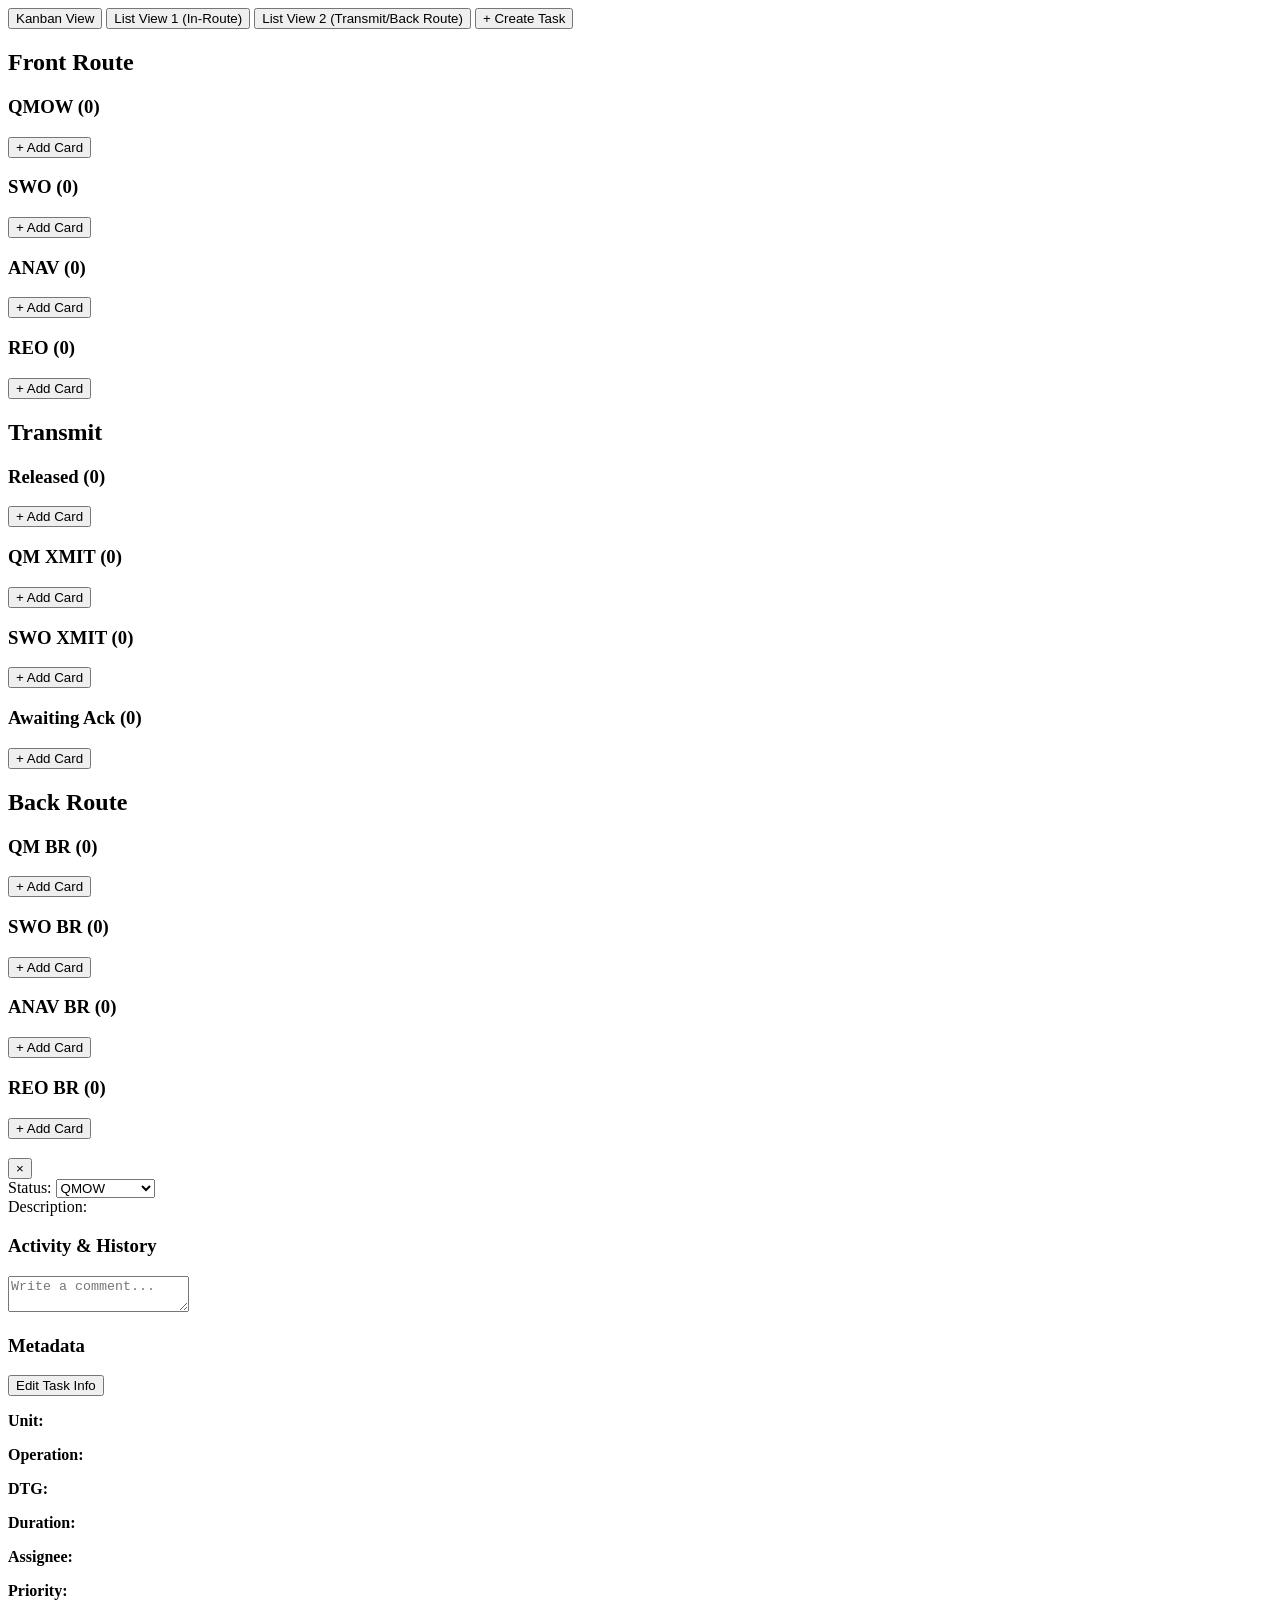
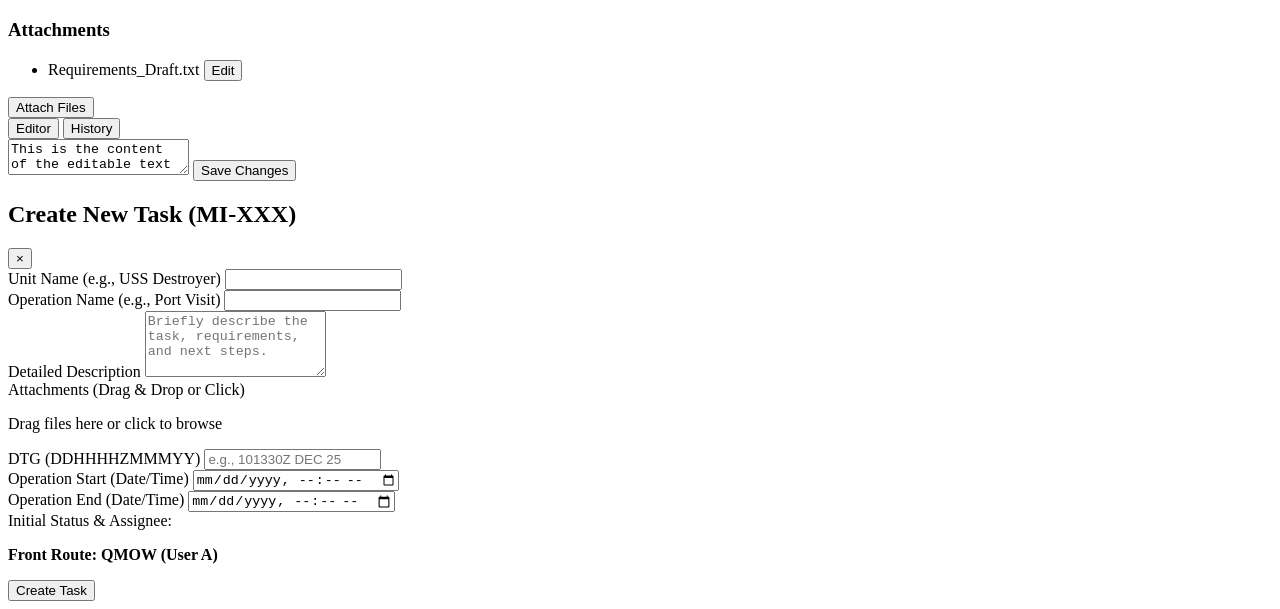
==== index.html @ 1f0976eb "Add files via upload" ====
<!DOCTYPE html>
<html lang="en">
<head>
    <meta charset="UTF-8">
    <meta name="viewport" content="width=device-width, initial-scale=1.0">
    <title>Functional Kanban & List Task Board</title>
    <link rel="stylesheet" href="css/styles.css">
</head>
<body>

    <div class="main-interface">

        <!-- ========================= -->
        <!-- TEMPLATES (for JS usage) -->
        <!-- ========================= -->

        <!-- Kanban Card Template -->
        <template id="kanban-card-template">
            <div class="task-card" draggable="true" data-task-id="">
                <div class="task-priority"></div>

                <div class="task-title-group">
                    <div class="task-title task-title-text"></div>
                </div>

                <div class="task-meta task-op-details">
                    <div class="meta-item dtg-info">
                        <label>ID:</label>
                        <span class="dtg-value task-id-text"></span>
                    </div>
                </div>
            </div>
        </template>

        <!-- List View Row Template -->
        <template id="list-row-template">
            <tr class="list-task-row" data-task-id="">
                <td class="list-task-id"></td>
                <td class="list-task-title"></td>
                <td class="list-task-status"></td>
                <td class="list-task-dtg"></td>
                <td>
                    <span class="priority-badge"></span>
                </td>
                <td class="list-task-assignee"></td>
            </tr>
        </template>

        <!-- History Item Template -->
        <template id="history-item-template">
            <div class="history-item">
                <span class="timestamp"></span>
                <span class="action"></span>
            </div>
        </template>

        <!-- New Task Attachment Item Template -->
        <template id="new-task-attachment-item-template">
            <li class="attachment-item">
                <span class="file-name"></span>
                <button type="button" class="remove-file-btn">&times;</button>
            </li>
        </template>

        <!-- ========================= -->
        <!-- HEADER / VIEW TOGGLE     -->
        <!-- ========================= -->

        <div class="header-bar">
            <button class="view-toggle-btn active" id="showKanban" data-view="kanban">Kanban View</button>
            <button class="view-toggle-btn" id="showListView" data-view="list1">List View 1 (In-Route)</button>
            <button class="view-toggle-btn" id="showListView2" data-view="list2">List View 2 (Transmit/Back Route)</button>
            <button class="create-task-btn" id="openCreateTaskModal">+ Create Task</button>
        </div>

        <!-- ========================= -->
        <!-- KANBAN VIEW               -->
        <!-- ========================= -->

        <div class="view-container active" id="kanbanView">
            <div class="kanban-board-container" id="kanbanBoard">

                <!-- Front Route Group -->
                <div class="workflow-group" data-group="Front-Route">
                    <h2 class="group-header">Front Route</h2>
                    <div class="group-columns">

                        <div class="kanban-column" id="column-qmow">
                            <h3 class="column-header">QMOW <span class="task-count">(0)</span></h3>
                            <div class="task-list" data-status="qmow"></div>
                            <button class="add-task-btn">+ Add Card</button>
                        </div>

                        <div class="kanban-column" id="column-swo">
                            <h3 class="column-header">SWO <span class="task-count">(0)</span></h3>
                            <div class="task-list" data-status="swo"></div>
                            <button class="add-task-btn">+ Add Card</button>
                        </div>

                        <div class="kanban-column" id="column-anav">
                            <h3 class="column-header">ANAV <span class="task-count">(0)</span></h3>
                            <div class="task-list" data-status="anav"></div>
                            <button class="add-task-btn">+ Add Card</button>
                        </div>

                        <div class="kanban-column" id="column-reo">
                            <h3 class="column-header">REO <span class="task-count">(0)</span></h3>
                            <div class="task-list" data-status="reo"></div>
                            <button class="add-task-btn">+ Add Card</button>
                        </div>
                    </div>
                </div>

                <!-- Transmit Group -->
                <div class="workflow-group" data-group="Transmit">
                    <h2 class="group-header">Transmit</h2>
                    <div class="group-columns">

                        <div class="kanban-column" id="column-released">
                            <h3 class="column-header">Released <span class="task-count">(0)</span></h3>
                            <div class="task-list" data-status="released"></div>
                            <button class="add-task-btn">+ Add Card</button>
                        </div>

                        <div class="kanban-column" id="column-qm-xmit">
                            <h3 class="column-header">QM XMIT <span class="task-count">(0)</span></h3>
                            <div class="task-list" data-status="qm-xmit"></div>
                            <button class="add-task-btn">+ Add Card</button>
                        </div>

                        <div class="kanban-column" id="column-swo-xmit">
                            <h3 class="column-header">SWO XMIT <span class="task-count">(0)</span></h3>
                            <div class="task-list" data-status="swo-xmit"></div>
                            <button class="add-task-btn">+ Add Card</button>
                        </div>

                        <div class="kanban-column" id="column-awaiting-ack">
                            <h3 class="column-header">Awaiting Ack <span class="task-count">(0)</span></h3>
                            <div class="task-list" data-status="awaiting-ack"></div>
                            <button class="add-task-btn">+ Add Card</button>
                        </div>
                    </div>
                </div>

                <!-- Back Route Group -->
                <div class="workflow-group" data-group="Back-Route">
                    <h2 class="group-header">Back Route</h2>
                    <div class="group-columns">

                        <div class="kanban-column" id="column-qm-br">
                            <h3 class="column-header">QM BR <span class="task-count">(0)</span></h3>
                            <div class="task-list" data-status="qm-br"></div>
                            <button class="add-task-btn">+ Add Card</button>
                        </div>

                        <div class="kanban-column" id="column-swo-br">
                            <h3 class="column-header">SWO BR <span class="task-count">(0)</span></h3>
                            <div class="task-list" data-status="swo-br"></div>
                            <button class="add-task-btn">+ Add Card</button>
                        </div>

                        <div class="kanban-column" id="column-anav-br">
                            <h3 class="column-header">ANAV BR <span class="task-count">(0)</span></h3>
                            <div class="task-list" data-status="anav-br"></div>
                            <button class="add-task-btn">+ Add Card</button>
                        </div>

                        <div class="kanban-column" id="column-reo-br">
                            <h3 class="column-header">REO BR <span class="task-count">(0)</span></h3>
                            <div class="task-list" data-status="reo-br"></div>
                            <button class="add-task-btn">+ Add Card</button>
                        </div>
                    </div>
                </div>

            </div>
        </div>

        <!-- ========================= -->
        <!-- LIST VIEW 1               -->
        <!-- ========================= -->

        <div class="view-container" id="listView1" style="display: none;">
            <div class="list-view-container">
                <h2>List View: All In-Route Tasks</h2>
                <table class="task-list-table" id="taskTable">
                    <thead>
                        <tr>
                            <th data-sort-by="id" class="sortable" data-sort-dir="asc">Task ID</th>
                            <th data-sort-by="title" class="sortable">Unit - Operation</th>
                            <th data-sort-by="status" class="sortable">Status</th>
                            <th data-sort-by="dtgDate" class="sortable">DTG</th>
                            <th data-sort-by="priority" class="sortable">Priority</th>
                            <th data-sort-by="assignee" class="sortable">Assignee</th>
                        </tr>
                    </thead>
                    <tbody class="list-tbody">
                        <!-- Populated by JS using list-row-template -->
                    </tbody>
                </table>
            </div>
        </div>

        <!-- ========================= -->
        <!-- LIST VIEW 2 (Placeholder) -->
        <!-- ========================= -->

        <div class="view-container" id="listView2" style="display: none;">
            <div class="list-view-container">
                <h2>List View 2: Placeholder for Future Use</h2>
                <p>This view is ready for your specific Transmit/Back Route logic.</p>
            </div>
        </div>

    </div>

    <!-- ========================= -->
    <!-- TASK DETAIL MODAL         -->
    <!-- ========================= -->

    <div class="task-modal-overlay" id="taskDetailModal">
        <div class="task-modal-content">

            <div class="modal-header">
                <h2 class="task-title-edit" id="modal-task-title"></h2>
                <span class="task-key" id="modal-task-key"></span>
                <button class="close-modal-btn" data-close-modal="taskDetailModal">&times;</button>
            </div>

            <div class="modal-body">

                <div class="modal-details-col">
                    <div class="field-section">
                        <label>Status:</label>
                        <select class="task-status-dropdown" data-field="status">
                            <option value="qmow">QMOW</option>
                            <option value="swo">SWO</option>
                            <option value="anav">ANAV</option>
                            <option value="reo">REO</option>
                            <option value="released">Released</option>
                            <option value="qm-xmit">QM XMIT</option>
                            <option value="swo-xmit">SWO XMIT</option>
                            <option value="awaiting-ack">Awaiting Ack</option>
                            <option value="qm-br">QM BR</option>
                            <option value="swo-br">SWO BR</option>
                            <option value="anav-br">ANAV BR</option>
                            <option value="reo-br">REO BR</option>
                        </select>
                    </div>

                    <div class="field-section">
                        <label>Description:</label>
                        <div class="description-area" contenteditable="true" id="modal-description-editable">
                            <p id="modal-description"></p>
                        </div>
                    </div>

                    <div class="activity-section">
                        <h3>Activity & History</h3>
                        <textarea class="comment-input" placeholder="Write a comment..."></textarea>
                        <div class="comment-list" id="modal-history-list">
                            <!-- History items injected via history-item-template -->
                        </div>
                    </div>
                </div>

                <div class="modal-meta-col">

                    <div class="metadata-section" id="modal-metadata-section" data-editing="false">
                        <div class="metadata-header">
                            <h3>Metadata</h3>
                            <button class="edit-metadata-btn">Edit Task Info</button>
                        </div>

                        <p><strong>Unit:</strong> <span id="modal-unit-name"></span></p>
                        <p><strong>Operation:</strong> <span id="modal-op-name"></span></p>
                        <p><strong>DTG:</strong> <span id="modal-dtg"></span></p>
                        <p><strong>Duration:</strong> <span id="modal-duration"></span></p>
                        <p><strong>Assignee:</strong> <span id="modal-assignee"></span></p>
                        <p><strong>Priority:</strong> <span id="modal-priority"></span></p>
                    </div>

                    <div class="attachments-section">
                        <h3>Attachments</h3>
                        <ul class="attachment-list">
                            <li class="attachment-item editable" data-file-type="txt">
                                <span class="file-name">Requirements_Draft.txt</span>
                                <button class="edit-btn" data-file-path="reqs-draft.txt">Edit</button>
                            </li>
                        </ul>
                        <button class="upload-btn">Attach Files</button>
                    </div>

                    <div class="txt-editor-container hidden" id="txtEditorArea">
                        <div class="editor-tabs">
                            <button class="tab-btn active" data-tab="editor">Editor</button>
                            <button class="tab-btn" data-tab="history">History</button>
                        </div>

                        <div class="editor-content" id="editor-tab">
                            <textarea class="txt-file-editor" id="txtContent">
This is the content of the editable text file. You can edit and save changes here.
                            </textarea>
                            <button class="save-file-btn">Save Changes</button>
                        </div>

                        <div class="editor-content" id="history-tab" style="display: none;">
                            <h4>Version History</h4>
                            <ul class="version-list">
                                <li data-version-id="3">v3 (Current) - Dec 10, 12:00 PM</li>
                                <li data-version-id="2">
                                    v2 - Dec 9, 04:30 PM
                                    <button class="revert-btn">Revert</button>
                                </li>
                            </ul>
                        </div>
                    </div>

                </div>
            </div>
        </div>
    </div>

    <!-- ========================= -->
    <!-- CREATE TASK MODAL         -->
    <!-- ========================= -->

    <div class="task-modal-overlay" id="createTaskModal">
        <div class="task-modal-content">

            <div class="modal-header">
                <h2 class="task-title-edit">Create New Task (MI-XXX)</h2>
                <button class="close-modal-btn" data-close-modal="createTaskModal">&times;</button>
            </div>

            <form id="newTaskForm" class="modal-body create-form">
                <div class="modal-details-col">
                    <div class="field-section">
                        <label for="unitName">Unit Name (e.g., USS Destroyer)</label>
                        <input type="text" id="unitName" required>
                    </div>

                    <div class="field-section">
                        <label for="operationName">Operation Name (e.g., Port Visit)</label>
                        <input type="text" id="operationName" required>
                    </div>

                    <div class="field-section">
                        <label for="description">Detailed Description</label>
                        <textarea id="description" rows="4" placeholder="Briefly describe the task, requirements, and next steps."></textarea>
                    </div>

                    <div class="field-section attachment-drop-zone" id="newTaskDropZone">
                        <label>Attachments (Drag & Drop or Click)</label>
                        <input type="file" id="newTaskFileSelect" multiple style="display: none;">
                        <div class="drop-zone-area">
                            <p>Drag files here or click to browse</p>
                            <ul id="newTaskAttachmentList">
                                <!-- New task attachments injected via template -->
                            </ul>
                        </div>
                    </div>
                </div>

                <div class="modal-meta-col">
                    <div class="field-section">
                        <label for="dtg">DTG (DDHHHHZMMMYY)</label>
                        <input type="text" id="dtg" required placeholder="e.g., 101330Z DEC 25" title="Format: DDHHMMZMMYY (101330Z DEC 25)">
                        <div class="validation-message" id="dtg-validation-msg"></div>
                    </div>

                    <div class="field-section">
                        <label for="opStart">Operation Start (Date/Time)</label>
                        <input type="datetime-local" id="opStart" required>
                    </div>

                    <div class="field-section">
                        <label for="opEnd">Operation End (Date/Time)</label>
                        <input type="datetime-local" id="opEnd">
                    </div>

                    <div class="field-section">
                        <label>Initial Status & Assignee:</label>
                        <p><strong>Front Route: QMOW (User A)</strong></p>
                    </div>

                    <button type="submit" class="save-file-btn create-task-submit-btn">Create Task</button>
                </div>
            </form>
        </div>
    </div>

    <!-- ========================= -->
    <!-- JS FILES (OPTION A)       -->
    <!-- ========================= -->

    <script src="js/data.js"></script>
    <script src="js/utils.js"></script>
    <script src="js/priority.js"></script>
    <script src="js/kanban-render.js"></script>
    <script src="js/list-render.js"></script>
    <script src="js/drag-drop.js"></script>
    <script src="js/modals.js"></script>
    <script src="js/attachments.js"></script>
    <script src="js/main.js"></script>
    <script src="js/flowRules.js"></script>
</body>
</html>
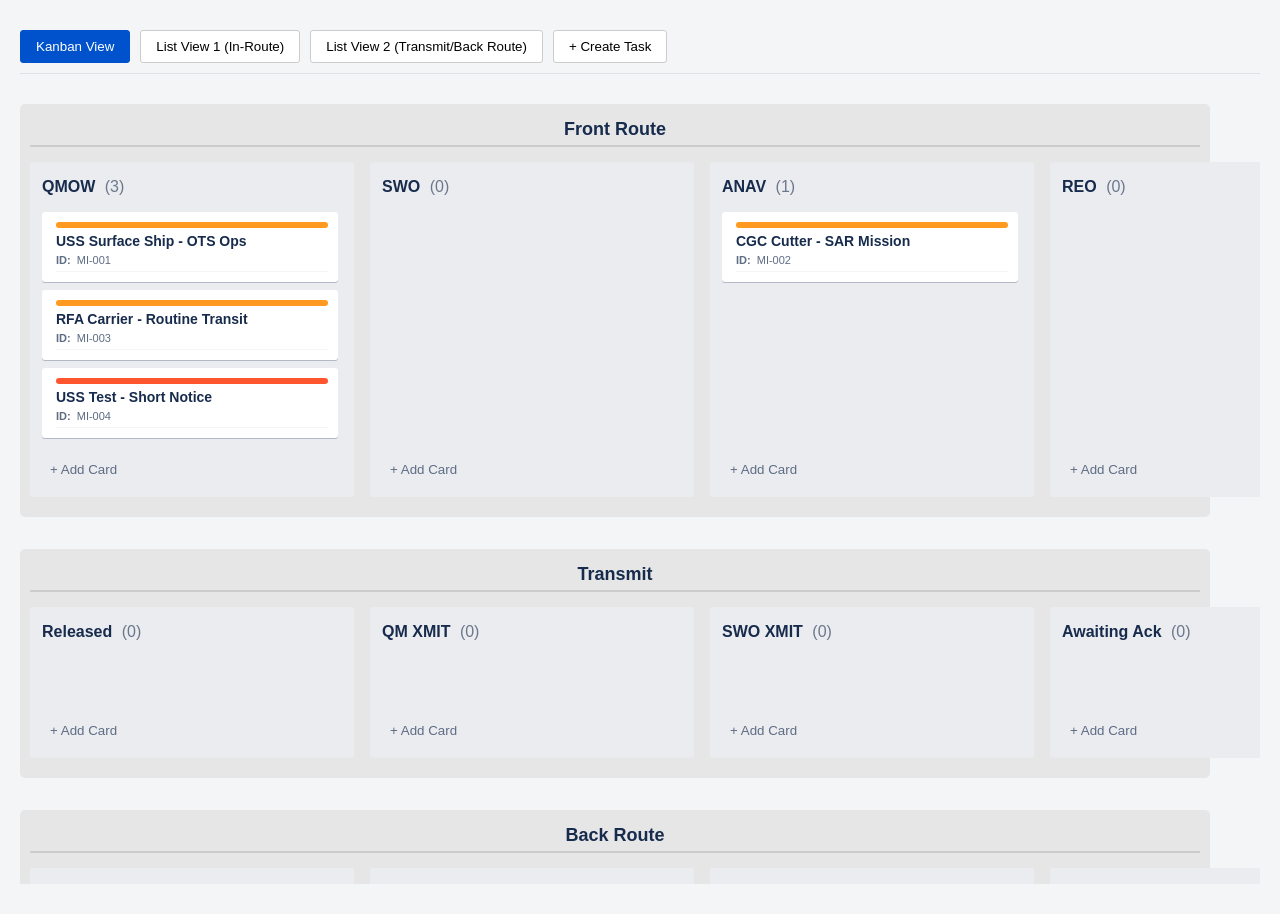
==== commit 7fbaf44b: "Priority Logic Update Updated Priority Sorting Logic and Style Sheets" ====
--- a/index.html
+++ b/index.html
@@ -1,408 +1,444 @@
-<!DOCTYPE html>
-<html lang="en">
-<head>
-    <meta charset="UTF-8">
-    <meta name="viewport" content="width=device-width, initial-scale=1.0">
-    <title>Functional Kanban & List Task Board</title>
-    <link rel="stylesheet" href="css/styles.css">
-</head>
-<body>
-
-    <div class="main-interface">
-
-        <!-- ========================= -->
-        <!-- TEMPLATES (for JS usage) -->
-        <!-- ========================= -->
-
-        <!-- Kanban Card Template -->
-        <template id="kanban-card-template">
-            <div class="task-card" draggable="true" data-task-id="">
-                <div class="task-priority"></div>
-
-                <div class="task-title-group">
-                    <div class="task-title task-title-text"></div>
-                </div>
-
-                <div class="task-meta task-op-details">
-                    <div class="meta-item dtg-info">
-                        <label>ID:</label>
-                        <span class="dtg-value task-id-text"></span>
-                    </div>
-                </div>
-            </div>
-        </template>
-
-        <!-- List View Row Template -->
-        <template id="list-row-template">
-            <tr class="list-task-row" data-task-id="">
-                <td class="list-task-id"></td>
-                <td class="list-task-title"></td>
-                <td class="list-task-status"></td>
-                <td class="list-task-dtg"></td>
-                <td>
-                    <span class="priority-badge"></span>
-                </td>
-                <td class="list-task-assignee"></td>
-            </tr>
-        </template>
-
-        <!-- History Item Template -->
-        <template id="history-item-template">
-            <div class="history-item">
-                <span class="timestamp"></span>
-                <span class="action"></span>
-            </div>
-        </template>
-
-        <!-- New Task Attachment Item Template -->
-        <template id="new-task-attachment-item-template">
-            <li class="attachment-item">
-                <span class="file-name"></span>
-                <button type="button" class="remove-file-btn">&times;</button>
-            </li>
-        </template>
-
-        <!-- ========================= -->
-        <!-- HEADER / VIEW TOGGLE     -->
-        <!-- ========================= -->
-
-        <div class="header-bar">
-            <button class="view-toggle-btn active" id="showKanban" data-view="kanban">Kanban View</button>
-            <button class="view-toggle-btn" id="showListView" data-view="list1">List View 1 (In-Route)</button>
-            <button class="view-toggle-btn" id="showListView2" data-view="list2">List View 2 (Transmit/Back Route)</button>
-            <button class="create-task-btn" id="openCreateTaskModal">+ Create Task</button>
-        </div>
-
-        <!-- ========================= -->
-        <!-- KANBAN VIEW               -->
-        <!-- ========================= -->
-
-        <div class="view-container active" id="kanbanView">
-            <div class="kanban-board-container" id="kanbanBoard">
-
-                <!-- Front Route Group -->
-                <div class="workflow-group" data-group="Front-Route">
-                    <h2 class="group-header">Front Route</h2>
-                    <div class="group-columns">
-
-                        <div class="kanban-column" id="column-qmow">
-                            <h3 class="column-header">QMOW <span class="task-count">(0)</span></h3>
-                            <div class="task-list" data-status="qmow"></div>
-                            <button class="add-task-btn">+ Add Card</button>
-                        </div>
-
-                        <div class="kanban-column" id="column-swo">
-                            <h3 class="column-header">SWO <span class="task-count">(0)</span></h3>
-                            <div class="task-list" data-status="swo"></div>
-                            <button class="add-task-btn">+ Add Card</button>
-                        </div>
-
-                        <div class="kanban-column" id="column-anav">
-                            <h3 class="column-header">ANAV <span class="task-count">(0)</span></h3>
-                            <div class="task-list" data-status="anav"></div>
-                            <button class="add-task-btn">+ Add Card</button>
-                        </div>
-
-                        <div class="kanban-column" id="column-reo">
-                            <h3 class="column-header">REO <span class="task-count">(0)</span></h3>
-                            <div class="task-list" data-status="reo"></div>
-                            <button class="add-task-btn">+ Add Card</button>
-                        </div>
-                    </div>
-                </div>
-
-                <!-- Transmit Group -->
-                <div class="workflow-group" data-group="Transmit">
-                    <h2 class="group-header">Transmit</h2>
-                    <div class="group-columns">
-
-                        <div class="kanban-column" id="column-released">
-                            <h3 class="column-header">Released <span class="task-count">(0)</span></h3>
-                            <div class="task-list" data-status="released"></div>
-                            <button class="add-task-btn">+ Add Card</button>
-                        </div>
-
-                        <div class="kanban-column" id="column-qm-xmit">
-                            <h3 class="column-header">QM XMIT <span class="task-count">(0)</span></h3>
-                            <div class="task-list" data-status="qm-xmit"></div>
-                            <button class="add-task-btn">+ Add Card</button>
-                        </div>
-
-                        <div class="kanban-column" id="column-swo-xmit">
-                            <h3 class="column-header">SWO XMIT <span class="task-count">(0)</span></h3>
-                            <div class="task-list" data-status="swo-xmit"></div>
-                            <button class="add-task-btn">+ Add Card</button>
-                        </div>
-
-                        <div class="kanban-column" id="column-awaiting-ack">
-                            <h3 class="column-header">Awaiting Ack <span class="task-count">(0)</span></h3>
-                            <div class="task-list" data-status="awaiting-ack"></div>
-                            <button class="add-task-btn">+ Add Card</button>
-                        </div>
-                    </div>
-                </div>
-
-                <!-- Back Route Group -->
-                <div class="workflow-group" data-group="Back-Route">
-                    <h2 class="group-header">Back Route</h2>
-                    <div class="group-columns">
-
-                        <div class="kanban-column" id="column-qm-br">
-                            <h3 class="column-header">QM BR <span class="task-count">(0)</span></h3>
-                            <div class="task-list" data-status="qm-br"></div>
-                            <button class="add-task-btn">+ Add Card</button>
-                        </div>
-
-                        <div class="kanban-column" id="column-swo-br">
-                            <h3 class="column-header">SWO BR <span class="task-count">(0)</span></h3>
-                            <div class="task-list" data-status="swo-br"></div>
-                            <button class="add-task-btn">+ Add Card</button>
-                        </div>
-
-                        <div class="kanban-column" id="column-anav-br">
-                            <h3 class="column-header">ANAV BR <span class="task-count">(0)</span></h3>
-                            <div class="task-list" data-status="anav-br"></div>
-                            <button class="add-task-btn">+ Add Card</button>
-                        </div>
-
-                        <div class="kanban-column" id="column-reo-br">
-                            <h3 class="column-header">REO BR <span class="task-count">(0)</span></h3>
-                            <div class="task-list" data-status="reo-br"></div>
-                            <button class="add-task-btn">+ Add Card</button>
-                        </div>
-                    </div>
-                </div>
-
-            </div>
-        </div>
-
-        <!-- ========================= -->
-        <!-- LIST VIEW 1               -->
-        <!-- ========================= -->
-
-        <div class="view-container" id="listView1" style="display: none;">
-            <div class="list-view-container">
-                <h2>List View: All In-Route Tasks</h2>
-                <table class="task-list-table" id="taskTable">
-                    <thead>
-                        <tr>
-                            <th data-sort-by="id" class="sortable" data-sort-dir="asc">Task ID</th>
-                            <th data-sort-by="title" class="sortable">Unit - Operation</th>
-                            <th data-sort-by="status" class="sortable">Status</th>
-                            <th data-sort-by="dtgDate" class="sortable">DTG</th>
-                            <th data-sort-by="priority" class="sortable">Priority</th>
-                            <th data-sort-by="assignee" class="sortable">Assignee</th>
-                        </tr>
-                    </thead>
-                    <tbody class="list-tbody">
-                        <!-- Populated by JS using list-row-template -->
-                    </tbody>
-                </table>
-            </div>
-        </div>
-
-        <!-- ========================= -->
-        <!-- LIST VIEW 2 (Placeholder) -->
-        <!-- ========================= -->
-
-        <div class="view-container" id="listView2" style="display: none;">
-            <div class="list-view-container">
-                <h2>List View 2: Placeholder for Future Use</h2>
-                <p>This view is ready for your specific Transmit/Back Route logic.</p>
-            </div>
-        </div>
-
-    </div>
-
-    <!-- ========================= -->
-    <!-- TASK DETAIL MODAL         -->
-    <!-- ========================= -->
-
-    <div class="task-modal-overlay" id="taskDetailModal">
-        <div class="task-modal-content">
-
-            <div class="modal-header">
-                <h2 class="task-title-edit" id="modal-task-title"></h2>
-                <span class="task-key" id="modal-task-key"></span>
-                <button class="close-modal-btn" data-close-modal="taskDetailModal">&times;</button>
-            </div>
-
-            <div class="modal-body">
-
-                <div class="modal-details-col">
-                    <div class="field-section">
-                        <label>Status:</label>
-                        <select class="task-status-dropdown" data-field="status">
-                            <option value="qmow">QMOW</option>
-                            <option value="swo">SWO</option>
-                            <option value="anav">ANAV</option>
-                            <option value="reo">REO</option>
-                            <option value="released">Released</option>
-                            <option value="qm-xmit">QM XMIT</option>
-                            <option value="swo-xmit">SWO XMIT</option>
-                            <option value="awaiting-ack">Awaiting Ack</option>
-                            <option value="qm-br">QM BR</option>
-                            <option value="swo-br">SWO BR</option>
-                            <option value="anav-br">ANAV BR</option>
-                            <option value="reo-br">REO BR</option>
-                        </select>
-                    </div>
-
-                    <div class="field-section">
-                        <label>Description:</label>
-                        <div class="description-area" contenteditable="true" id="modal-description-editable">
-                            <p id="modal-description"></p>
-                        </div>
-                    </div>
-
-                    <div class="activity-section">
-                        <h3>Activity & History</h3>
-                        <textarea class="comment-input" placeholder="Write a comment..."></textarea>
-                        <div class="comment-list" id="modal-history-list">
-                            <!-- History items injected via history-item-template -->
-                        </div>
-                    </div>
-                </div>
-
-                <div class="modal-meta-col">
-
-                    <div class="metadata-section" id="modal-metadata-section" data-editing="false">
-                        <div class="metadata-header">
-                            <h3>Metadata</h3>
-                            <button class="edit-metadata-btn">Edit Task Info</button>
-                        </div>
-
-                        <p><strong>Unit:</strong> <span id="modal-unit-name"></span></p>
-                        <p><strong>Operation:</strong> <span id="modal-op-name"></span></p>
-                        <p><strong>DTG:</strong> <span id="modal-dtg"></span></p>
-                        <p><strong>Duration:</strong> <span id="modal-duration"></span></p>
-                        <p><strong>Assignee:</strong> <span id="modal-assignee"></span></p>
-                        <p><strong>Priority:</strong> <span id="modal-priority"></span></p>
-                    </div>
-
-                    <div class="attachments-section">
-                        <h3>Attachments</h3>
-                        <ul class="attachment-list">
-                            <li class="attachment-item editable" data-file-type="txt">
-                                <span class="file-name">Requirements_Draft.txt</span>
-                                <button class="edit-btn" data-file-path="reqs-draft.txt">Edit</button>
-                            </li>
-                        </ul>
-                        <button class="upload-btn">Attach Files</button>
-                    </div>
-
-                    <div class="txt-editor-container hidden" id="txtEditorArea">
-                        <div class="editor-tabs">
-                            <button class="tab-btn active" data-tab="editor">Editor</button>
-                            <button class="tab-btn" data-tab="history">History</button>
-                        </div>
-
-                        <div class="editor-content" id="editor-tab">
-                            <textarea class="txt-file-editor" id="txtContent">
-This is the content of the editable text file. You can edit and save changes here.
-                            </textarea>
-                            <button class="save-file-btn">Save Changes</button>
-                        </div>
-
-                        <div class="editor-content" id="history-tab" style="display: none;">
-                            <h4>Version History</h4>
-                            <ul class="version-list">
-                                <li data-version-id="3">v3 (Current) - Dec 10, 12:00 PM</li>
-                                <li data-version-id="2">
-                                    v2 - Dec 9, 04:30 PM
-                                    <button class="revert-btn">Revert</button>
-                                </li>
-                            </ul>
-                        </div>
-                    </div>
-
-                </div>
-            </div>
-        </div>
-    </div>
-
-    <!-- ========================= -->
-    <!-- CREATE TASK MODAL         -->
-    <!-- ========================= -->
-
-    <div class="task-modal-overlay" id="createTaskModal">
-        <div class="task-modal-content">
-
-            <div class="modal-header">
-                <h2 class="task-title-edit">Create New Task (MI-XXX)</h2>
-                <button class="close-modal-btn" data-close-modal="createTaskModal">&times;</button>
-            </div>
-
-            <form id="newTaskForm" class="modal-body create-form">
-                <div class="modal-details-col">
-                    <div class="field-section">
-                        <label for="unitName">Unit Name (e.g., USS Destroyer)</label>
-                        <input type="text" id="unitName" required>
-                    </div>
-
-                    <div class="field-section">
-                        <label for="operationName">Operation Name (e.g., Port Visit)</label>
-                        <input type="text" id="operationName" required>
-                    </div>
-
-                    <div class="field-section">
-                        <label for="description">Detailed Description</label>
-                        <textarea id="description" rows="4" placeholder="Briefly describe the task, requirements, and next steps."></textarea>
-                    </div>
-
-                    <div class="field-section attachment-drop-zone" id="newTaskDropZone">
-                        <label>Attachments (Drag & Drop or Click)</label>
-                        <input type="file" id="newTaskFileSelect" multiple style="display: none;">
-                        <div class="drop-zone-area">
-                            <p>Drag files here or click to browse</p>
-                            <ul id="newTaskAttachmentList">
-                                <!-- New task attachments injected via template -->
-                            </ul>
-                        </div>
-                    </div>
-                </div>
-
-                <div class="modal-meta-col">
-                    <div class="field-section">
-                        <label for="dtg">DTG (DDHHHHZMMMYY)</label>
-                        <input type="text" id="dtg" required placeholder="e.g., 101330Z DEC 25" title="Format: DDHHMMZMMYY (101330Z DEC 25)">
-                        <div class="validation-message" id="dtg-validation-msg"></div>
-                    </div>
-
-                    <div class="field-section">
-                        <label for="opStart">Operation Start (Date/Time)</label>
-                        <input type="datetime-local" id="opStart" required>
-                    </div>
-
-                    <div class="field-section">
-                        <label for="opEnd">Operation End (Date/Time)</label>
-                        <input type="datetime-local" id="opEnd">
-                    </div>
-
-                    <div class="field-section">
-                        <label>Initial Status & Assignee:</label>
-                        <p><strong>Front Route: QMOW (User A)</strong></p>
-                    </div>
-
-                    <button type="submit" class="save-file-btn create-task-submit-btn">Create Task</button>
-                </div>
-            </form>
-        </div>
-    </div>
-
-    <!-- ========================= -->
-    <!-- JS FILES (OPTION A)       -->
-    <!-- ========================= -->
-
-    <script src="js/data.js"></script>
-    <script src="js/utils.js"></script>
-    <script src="js/priority.js"></script>
-    <script src="js/kanban-render.js"></script>
-    <script src="js/list-render.js"></script>
-    <script src="js/drag-drop.js"></script>
-    <script src="js/modals.js"></script>
-    <script src="js/attachments.js"></script>
-    <script src="js/main.js"></script>
-    <script src="js/flowRules.js"></script>
-</body>
-</html>
+<!DOCTYPE html>
+<html lang="en">
+<head>
+    <meta charset="UTF-8">
+    <meta name="viewport" content="width=device-width, initial-scale=1.0">
+    <title>Functional Kanban & List Task Board</title>
+    <link rel="stylesheet" href="css/styles.css">
+</head>
+<body>
+
+    <div class="main-interface">
+
+        <!-- ========================= -->
+        <!-- TEMPLATES (for JS usage) -->
+        <!-- ========================= -->
+
+        <!-- Kanban Card Template -->
+        <template id="kanban-card-template">
+            <div class="task-card" draggable="true" data-task-id="">
+                <div class="task-priority"></div>
+
+                <div class="task-title-group">
+                    <div class="task-title task-title-text"></div>
+                </div>
+
+                <div class="task-meta task-op-details">
+                    <div class="meta-item dtg-info">
+                        <label>ID:</label>
+                        <span class="dtg-value task-id-text"></span>
+                    </div>
+                </div>
+            </div>
+        </template>
+
+        <!-- List View Row Template -->
+        <template id="list-row-template">
+            <tr class="list-task-row" data-task-id="">
+                <td class="list-task-id"></td>
+                <td class="list-task-title"></td>
+                <td class="list-task-status"></td>
+                <td class="list-task-dtg"></td>
+                <td>
+                    <span class="priority-badge"></span>
+                </td>
+                <td class="list-task-assignee"></td>
+            </tr>
+        </template>
+
+        <!-- History Item Template -->
+        <template id="history-item-template">
+            <div class="history-item">
+                <span class="timestamp"></span>
+                <span class="action"></span>
+            </div>
+        </template>
+
+        <!-- New Task Attachment Item Template -->
+        <template id="new-task-attachment-item-template">
+            <li class="attachment-item">
+                <span class="file-name"></span>
+                <button type="button" class="remove-file-btn">&times;</button>
+            </li>
+        </template>
+
+        <!-- ========================= -->
+        <!-- HEADER / VIEW TOGGLE     -->
+        <!-- ========================= -->
+
+        <div class="header-bar">
+            <button class="view-toggle-btn active" id="showKanban" data-view="kanban">Kanban View</button>
+            <button class="view-toggle-btn" id="showListView" data-view="list1">List View 1 (In-Route)</button>
+            <button class="view-toggle-btn" id="showListView2" data-view="list2">List View 2 (Transmit/Back Route)</button>
+            <button class="create-task-btn" id="openCreateTaskModal">+ Create Task</button>
+        </div>
+
+        <!-- ========================= -->
+        <!-- KANBAN VIEW               -->
+        <!-- ========================= -->
+
+        <div class="view-container active" id="kanbanView">
+            <div class="kanban-board-container" id="kanbanBoard">
+
+                <!-- Front Route Group -->
+                <div class="workflow-group" data-group="Front-Route">
+                    <h2 class="group-header">Front Route</h2>
+                    <div class="group-columns">
+
+                        <div class="kanban-column" id="column-qmow">
+                            <h3 class="column-header">QMOW <span class="task-count">(0)</span></h3>
+                            <div class="task-list" data-status="qmow"></div>
+                            <button class="add-task-btn">+ Add Card</button>
+                        </div>
+
+                        <div class="kanban-column" id="column-swo">
+                            <h3 class="column-header">SWO <span class="task-count">(0)</span></h3>
+                            <div class="task-list" data-status="swo"></div>
+                            <button class="add-task-btn">+ Add Card</button>
+                        </div>
+
+                        <div class="kanban-column" id="column-anav">
+                            <h3 class="column-header">ANAV <span class="task-count">(0)</span></h3>
+                            <div class="task-list" data-status="anav"></div>
+                            <button class="add-task-btn">+ Add Card</button>
+                        </div>
+
+                        <div class="kanban-column" id="column-reo">
+                            <h3 class="column-header">REO <span class="task-count">(0)</span></h3>
+                            <div class="task-list" data-status="reo"></div>
+                            <button class="add-task-btn">+ Add Card</button>
+                        </div>
+                    </div>
+                </div>
+
+                <!-- Transmit Group -->
+                <div class="workflow-group" data-group="Transmit">
+                    <h2 class="group-header">Transmit</h2>
+                    <div class="group-columns">
+
+                        <div class="kanban-column" id="column-released">
+                            <h3 class="column-header">Released <span class="task-count">(0)</span></h3>
+                            <div class="task-list" data-status="released"></div>
+                            <button class="add-task-btn">+ Add Card</button>
+                        </div>
+
+                        <div class="kanban-column" id="column-qm-xmit">
+                            <h3 class="column-header">QM XMIT <span class="task-count">(0)</span></h3>
+                            <div class="task-list" data-status="qm-xmit"></div>
+                            <button class="add-task-btn">+ Add Card</button>
+                        </div>
+
+                        <div class="kanban-column" id="column-swo-xmit">
+                            <h3 class="column-header">SWO XMIT <span class="task-count">(0)</span></h3>
+                            <div class="task-list" data-status="swo-xmit"></div>
+                            <button class="add-task-btn">+ Add Card</button>
+                        </div>
+
+                        <div class="kanban-column" id="column-awaiting-ack">
+                            <h3 class="column-header">Awaiting Ack <span class="task-count">(0)</span></h3>
+                            <div class="task-list" data-status="awaiting-ack"></div>
+                            <button class="add-task-btn">+ Add Card</button>
+                        </div>
+                    </div>
+                </div>
+
+                <!-- Back Route Group -->
+                <div class="workflow-group" data-group="Back-Route">
+                    <h2 class="group-header">Back Route</h2>
+                    <div class="group-columns">
+
+                        <div class="kanban-column" id="column-qm-br">
+                            <h3 class="column-header">QM BR <span class="task-count">(0)</span></h3>
+                            <div class="task-list" data-status="qm-br"></div>
+                            <button class="add-task-btn">+ Add Card</button>
+                        </div>
+
+                        <div class="kanban-column" id="column-swo-br">
+                            <h3 class="column-header">SWO BR <span class="task-count">(0)</span></h3>
+                            <div class="task-list" data-status="swo-br"></div>
+                            <button class="add-task-btn">+ Add Card</button>
+                        </div>
+
+                        <div class="kanban-column" id="column-anav-br">
+                            <h3 class="column-header">ANAV BR <span class="task-count">(0)</span></h3>
+                            <div class="task-list" data-status="anav-br"></div>
+                            <button class="add-task-btn">+ Add Card</button>
+                        </div>
+
+                        <div class="kanban-column" id="column-reo-br">
+                            <h3 class="column-header">REO BR <span class="task-count">(0)</span></h3>
+                            <div class="task-list" data-status="reo-br"></div>
+                            <button class="add-task-btn">+ Add Card</button>
+                        </div>
+                    </div>
+                </div>
+
+                <!-- Lifecycle Group -->
+                <div class="workflow-group" data-group="Lifecycle">
+                    <h2 class="group-header">Lifecycle</h2>
+                    <div class="group-columns">
+
+                        <div class="kanban-column" id="column-approved">
+                            <h3 class="column-header">Approved <span class="task-count">(0)</span></h3>
+                            <div class="task-list" data-status="approved"></div>
+                            <button class="add-task-btn">+ Add Card</button>
+                        </div>
+
+                        <div class="kanban-column" id="column-active">
+                            <h3 class="column-header">Active <span class="task-count">(0)</span></h3>
+                            <div class="task-list" data-status="active"></div>
+                            <button class="add-task-btn">+ Add Card</button>
+                        </div>
+
+                        <div class="kanban-column" id="column-wasp-deletions">
+                            <h3 class="column-header">WASP Deletions <span class="task-count">(0)</span></h3>
+                            <div class="task-list" data-status="wasp-deletions"></div>
+                            <button class="add-task-btn">+ Add Card</button>
+                        </div>
+
+                        <div class="kanban-column" id="column-filed">
+                            <h3 class="column-header">Filed <span class="task-count">(0)</span></h3>
+                            <div class="task-list" data-status="filed"></div>
+                            <button class="add-task-btn">+ Add Card</button>
+                        </div>
+
+                    </div>
+                </div>
+
+            </div>
+        </div>
+
+        <!-- ========================= -->
+        <!-- LIST VIEW 1               -->
+        <!-- ========================= -->
+
+        <div class="view-container" id="listView1" style="display: none;">
+            <div class="list-view-container">
+                <h2>List View: All In-Route Tasks</h2>
+                <table class="task-list-table" id="taskTable">
+                    <thead>
+                        <tr>
+                            <th data-sort-by="id" class="sortable" data-sort-dir="asc">Task ID</th>
+                            <th data-sort-by="title" class="sortable">Unit - Operation</th>
+                            <th data-sort-by="status" class="sortable">Status</th>
+                            <th data-sort-by="dtgDate" class="sortable">DTG</th>
+                            <th data-sort-by="priority" class="sortable">Priority</th>
+                            <th data-sort-by="assignee" class="sortable">Assignee</th>
+                        </tr>
+                    </thead>
+                    <tbody class="list-tbody">
+                        <!-- Populated by JS using list-row-template -->
+                    </tbody>
+                </table>
+            </div>
+        </div>
+
+        <!-- ========================= -->
+        <!-- LIST VIEW 2 (Placeholder) -->
+        <!-- ========================= -->
+
+        <div class="view-container" id="listView2" style="display: none;">
+            <div class="list-view-container">
+                <h2>List View 2: Placeholder for Future Use</h2>
+                <p>This view is ready for your specific Transmit/Back Route logic.</p>
+            </div>
+        </div>
+
+    </div>
+
+    <!-- ========================= -->
+    <!-- TASK DETAIL MODAL         -->
+    <!-- ========================= -->
+
+    <div class="task-modal-overlay" id="taskDetailModal">
+        <div class="task-modal-content">
+
+            <div class="modal-header">
+                <h2 class="task-title-edit" id="modal-task-title"></h2>
+                <span class="task-key" id="modal-task-key"></span>
+                <button class="close-modal-btn" data-close-modal="taskDetailModal">&times;</button>
+            </div>
+
+            <div class="modal-body">
+
+                <div class="modal-details-col">
+                    <div class="field-section">
+                        <label>Status:</label>
+                        <select class="task-status-dropdown" data-field="status">
+                            <option value="qmow">QMOW</option>
+                            <option value="swo">SWO</option>
+                            <option value="anav">ANAV</option>
+                            <option value="reo">REO</option>
+                            <option value="released">Released</option>
+                            <option value="qm-xmit">QM XMIT</option>
+                            <option value="swo-xmit">SWO XMIT</option>
+                            <option value="awaiting-ack">Awaiting Ack</option>
+                            <option value="qm-br">QM BR</option>
+                            <option value="swo-br">SWO BR</option>
+                            <option value="anav-br">ANAV BR</option>
+                            <option value="reo-br">REO BR</option>
+                            <option value="approved">Approved</option>
+                            <option value="active">Active</option>
+                            <option value="wasp-deletions">WASP Deletions</option>
+                            <option value="filed">Filed</option>
+                        </select>
+                    </div>
+
+                    <div class="field-section">
+                        <label>Description:</label>
+                        <div class="description-area" contenteditable="true" id="modal-description-editable">
+                            <p id="modal-description"></p>
+                        </div>
+                    </div>
+
+                    <div class="activity-section">
+                        <h3>Activity & History</h3>
+                        <textarea class="comment-input" placeholder="Write a comment..."></textarea>
+                        <div class="comment-list" id="modal-history-list">
+                            <!-- History items injected via history-item-template -->
+                        </div>
+                    </div>
+                </div>
+
+                <div class="modal-meta-col">
+
+                    <div class="metadata-section" id="modal-metadata-section" data-editing="false">
+                        <div class="metadata-header">
+                            <h3>Metadata</h3>
+                            <button class="edit-metadata-btn">Edit Task Info</button>
+                        </div>
+
+                        <p><strong>Unit:</strong> <span id="modal-unit-name"></span></p>
+                        <p><strong>Operation:</strong> <span id="modal-op-name"></span></p>
+                        <p><strong>DTG:</strong> <span id="modal-dtg"></span></p>
+                        <p><strong>Duration:</strong> <span id="modal-duration"></span></p>
+                        <p><strong>Assignee:</strong> <span id="modal-assignee"></span></p>
+                        <p><strong>Priority:</strong> <span id="modal-priority"></span></p>
+                    </div>
+
+                    <div class="attachments-section">
+                        <h3>Attachments</h3>
+                        <ul class="attachment-list">
+                            <li class="attachment-item editable" data-file-type="txt">
+                                <span class="file-name">Requirements_Draft.txt</span>
+                                <button class="edit-btn" data-file-path="reqs-draft.txt">Edit</button>
+                            </li>
+                        </ul>
+                        <button class="upload-btn">Attach Files</button>
+                    </div>
+
+                    <div class="txt-editor-container hidden" id="txtEditorArea">
+                        <div class="editor-tabs">
+                            <button class="tab-btn active" data-tab="editor">Editor</button>
+                            <button class="tab-btn" data-tab="history">History</button>
+                        </div>
+
+                        <div class="editor-content" id="editor-tab">
+                            <textarea class="txt-file-editor" id="txtContent">
+This is the content of the editable text file. You can edit and save changes here.
+                            </textarea>
+                            <button class="save-file-btn">Save Changes</button>
+                        </div>
+
+                        <div class="editor-content" id="history-tab" style="display: none;">
+                            <h4>Version History</h4>
+                            <ul class="version-list">
+                                <li data-version-id="3">v3 (Current) - Dec 10, 12:00 PM</li>
+                                <li data-version-id="2">
+                                    v2 - Dec 9, 04:30 PM
+                                    <button class="revert-btn">Revert</button>
+                                </li>
+                            </ul>
+                        </div>
+                    </div>
+
+                </div>
+            </div>
+        </div>
+    </div>
+
+    <!-- ========================= -->
+    <!-- CREATE TASK MODAL         -->
+    <!-- ========================= -->
+
+    <div class="task-modal-overlay" id="createTaskModal">
+        <div class="task-modal-content">
+
+            <div class="modal-header">
+                <h2 class="task-title-edit">Create New Task (MI-XXX)</h2>
+                <button class="close-modal-btn" data-close-modal="createTaskModal">&times;</button>
+            </div>
+
+            <form id="newTaskForm" class="modal-body create-form">
+                <div class="modal-details-col">
+                    <div class="field-section">
+                        <label for="unitName">Unit Name (e.g., USS Destroyer)</label>
+                        <input type="text" id="unitName" required>
+                    </div>
+
+                    <div class="field-section">
+                        <label for="operationName">Operation Name (e.g., Port Visit)</label>
+                        <input type="text" id="operationName" required>
+                    </div>
+
+                    <div class="field-section">
+                        <label for="description">Detailed Description</label>
+                        <textarea id="description" rows="4" placeholder="Briefly describe the task, requirements, and next steps."></textarea>
+                    </div>
+
+                    <div class="field-section attachment-drop-zone" id="newTaskDropZone">
+                        <label>Attachments (Drag & Drop or Click)</label>
+                        <input type="file" id="newTaskFileSelect" multiple style="display: none;">
+                        <div class="drop-zone-area">
+                            <p>Drag files here or click to browse</p>
+                            <ul id="newTaskAttachmentList">
+                                <!-- New task attachments injected via template -->
+                            </ul>
+                        </div>
+                    </div>
+                </div>
+
+                <div class="modal-meta-col">
+                    <div class="field-section">
+                        <label for="dtg">DTG (DDHHMMZMMMYY)</label>
+                        <input type="text" id="dtg" required placeholder="e.g., 101330Z DEC 25" title="Format: DDHHMMZMMMYY (e.g., 101330Z DEC 25)">
+                        <div class="validation-message" id="dtg-validation-msg"></div>
+                    </div>
+
+                    <div class="field-section">
+                        <label for="opStart">Operation Start (Date/Time)</label>
+                        <input type="datetime-local" id="opStart" required>
+                    </div>
+
+                    <div class="field-section">
+                        <label for="opEnd">Operation End (Date/Time)</label>
+                        <input type="datetime-local" id="opEnd">
+                    </div>
+
+                    <div class="field-section">
+                        <label>Initial Status & Assignee:</label>
+                        <p><strong>Front Route: QMOW (User A)</strong></p>
+                    </div>
+
+                    <button type="submit" class="save-file-btn create-task-submit-btn">Create Task</button>
+                </div>
+            </form>
+        </div>
+    </div>
+
+    <!-- ========================= -->
+    <!-- JS FILES (OPTION A)       -->
+    <!-- ========================= -->
+
+    <script src="js/data.js"></script>
+    <script src="js/utils.js"></script>
+    <script src="js/priority.js"></script>
+    <script src="js/kanban-render.js"></script>
+    <script src="js/list-render.js"></script>
+    <script src="js/drag-drop.js"></script>
+    <script src="js/modals.js"></script>
+    <script src="js/attachments.js"></script>
+    <script src="js/main.js"></script>
+    <script src="js/flowRules.js"></script>
+</body>
+</html>
--- a/css/styles.css
+++ b/css/styles.css
@@ -0,0 +1,7 @@
+/* Master stylesheet that imports all namespaced CSS files */
+@import url('global.css');
+@import url('kanban.css');
+@import url('list-view.css');
+@import url('modal-and-metadata.css');
+@import url('attachments-and-editor.css');
+@import url('forms-and-dropzone.css');
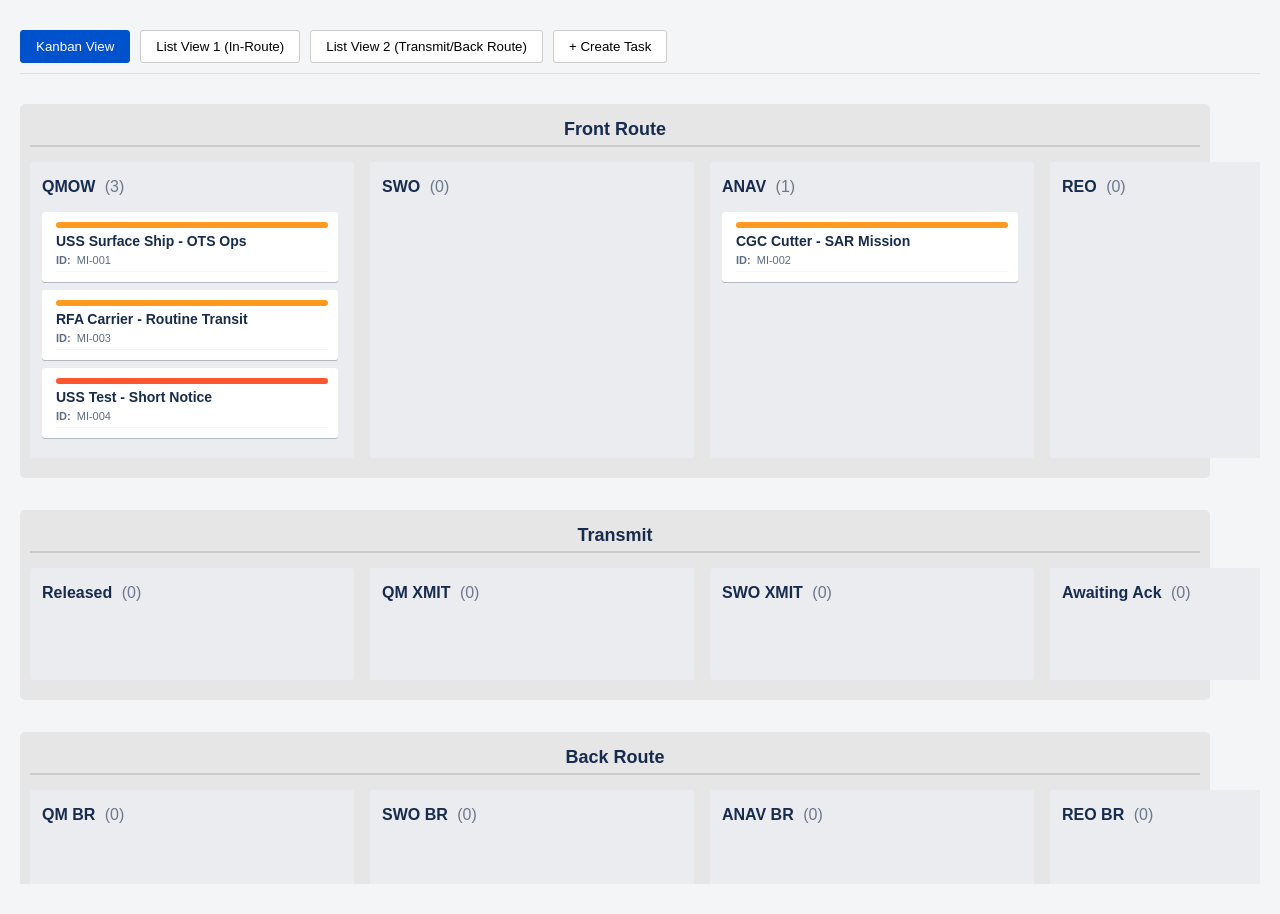
==== commit ecb56e99: "v 0.3.0" ====
--- a/index.html
+++ b/index.html
@@ -88,26 +88,22 @@
                         <div class="kanban-column" id="column-qmow">
                             <h3 class="column-header">QMOW <span class="task-count">(0)</span></h3>
                             <div class="task-list" data-status="qmow"></div>
-                            <button class="add-task-btn">+ Add Card</button>
-                        </div>
+</div>
 
                         <div class="kanban-column" id="column-swo">
                             <h3 class="column-header">SWO <span class="task-count">(0)</span></h3>
                             <div class="task-list" data-status="swo"></div>
-                            <button class="add-task-btn">+ Add Card</button>
-                        </div>
+</div>
 
                         <div class="kanban-column" id="column-anav">
                             <h3 class="column-header">ANAV <span class="task-count">(0)</span></h3>
                             <div class="task-list" data-status="anav"></div>
-                            <button class="add-task-btn">+ Add Card</button>
-                        </div>
+</div>
 
                         <div class="kanban-column" id="column-reo">
                             <h3 class="column-header">REO <span class="task-count">(0)</span></h3>
                             <div class="task-list" data-status="reo"></div>
-                            <button class="add-task-btn">+ Add Card</button>
-                        </div>
+</div>
                     </div>
                 </div>
 
@@ -119,26 +115,22 @@
                         <div class="kanban-column" id="column-released">
                             <h3 class="column-header">Released <span class="task-count">(0)</span></h3>
                             <div class="task-list" data-status="released"></div>
-                            <button class="add-task-btn">+ Add Card</button>
-                        </div>
+</div>
 
                         <div class="kanban-column" id="column-qm-xmit">
                             <h3 class="column-header">QM XMIT <span class="task-count">(0)</span></h3>
                             <div class="task-list" data-status="qm-xmit"></div>
-                            <button class="add-task-btn">+ Add Card</button>
-                        </div>
+</div>
 
                         <div class="kanban-column" id="column-swo-xmit">
                             <h3 class="column-header">SWO XMIT <span class="task-count">(0)</span></h3>
                             <div class="task-list" data-status="swo-xmit"></div>
-                            <button class="add-task-btn">+ Add Card</button>
-                        </div>
+</div>
 
                         <div class="kanban-column" id="column-awaiting-ack">
                             <h3 class="column-header">Awaiting Ack <span class="task-count">(0)</span></h3>
                             <div class="task-list" data-status="awaiting-ack"></div>
-                            <button class="add-task-btn">+ Add Card</button>
-                        </div>
+</div>
                     </div>
                 </div>
 
@@ -150,26 +142,22 @@
                         <div class="kanban-column" id="column-qm-br">
                             <h3 class="column-header">QM BR <span class="task-count">(0)</span></h3>
                             <div class="task-list" data-status="qm-br"></div>
-                            <button class="add-task-btn">+ Add Card</button>
-                        </div>
+</div>
 
                         <div class="kanban-column" id="column-swo-br">
                             <h3 class="column-header">SWO BR <span class="task-count">(0)</span></h3>
                             <div class="task-list" data-status="swo-br"></div>
-                            <button class="add-task-btn">+ Add Card</button>
-                        </div>
+</div>
 
                         <div class="kanban-column" id="column-anav-br">
                             <h3 class="column-header">ANAV BR <span class="task-count">(0)</span></h3>
                             <div class="task-list" data-status="anav-br"></div>
-                            <button class="add-task-btn">+ Add Card</button>
-                        </div>
+</div>
 
                         <div class="kanban-column" id="column-reo-br">
                             <h3 class="column-header">REO BR <span class="task-count">(0)</span></h3>
                             <div class="task-list" data-status="reo-br"></div>
-                            <button class="add-task-btn">+ Add Card</button>
-                        </div>
+</div>
                     </div>
                 </div>
 
@@ -181,26 +169,22 @@
                         <div class="kanban-column" id="column-approved">
                             <h3 class="column-header">Approved <span class="task-count">(0)</span></h3>
                             <div class="task-list" data-status="approved"></div>
-                            <button class="add-task-btn">+ Add Card</button>
-                        </div>
+</div>
 
                         <div class="kanban-column" id="column-active">
                             <h3 class="column-header">Active <span class="task-count">(0)</span></h3>
                             <div class="task-list" data-status="active"></div>
-                            <button class="add-task-btn">+ Add Card</button>
-                        </div>
+</div>
 
                         <div class="kanban-column" id="column-wasp-deletions">
                             <h3 class="column-header">WASP Deletions <span class="task-count">(0)</span></h3>
                             <div class="task-list" data-status="wasp-deletions"></div>
-                            <button class="add-task-btn">+ Add Card</button>
-                        </div>
+</div>
 
                         <div class="kanban-column" id="column-filed">
                             <h3 class="column-header">Filed <span class="task-count">(0)</span></h3>
                             <div class="task-list" data-status="filed"></div>
-                            <button class="add-task-btn">+ Add Card</button>
-                        </div>
+</div>
 
                     </div>
                 </div>
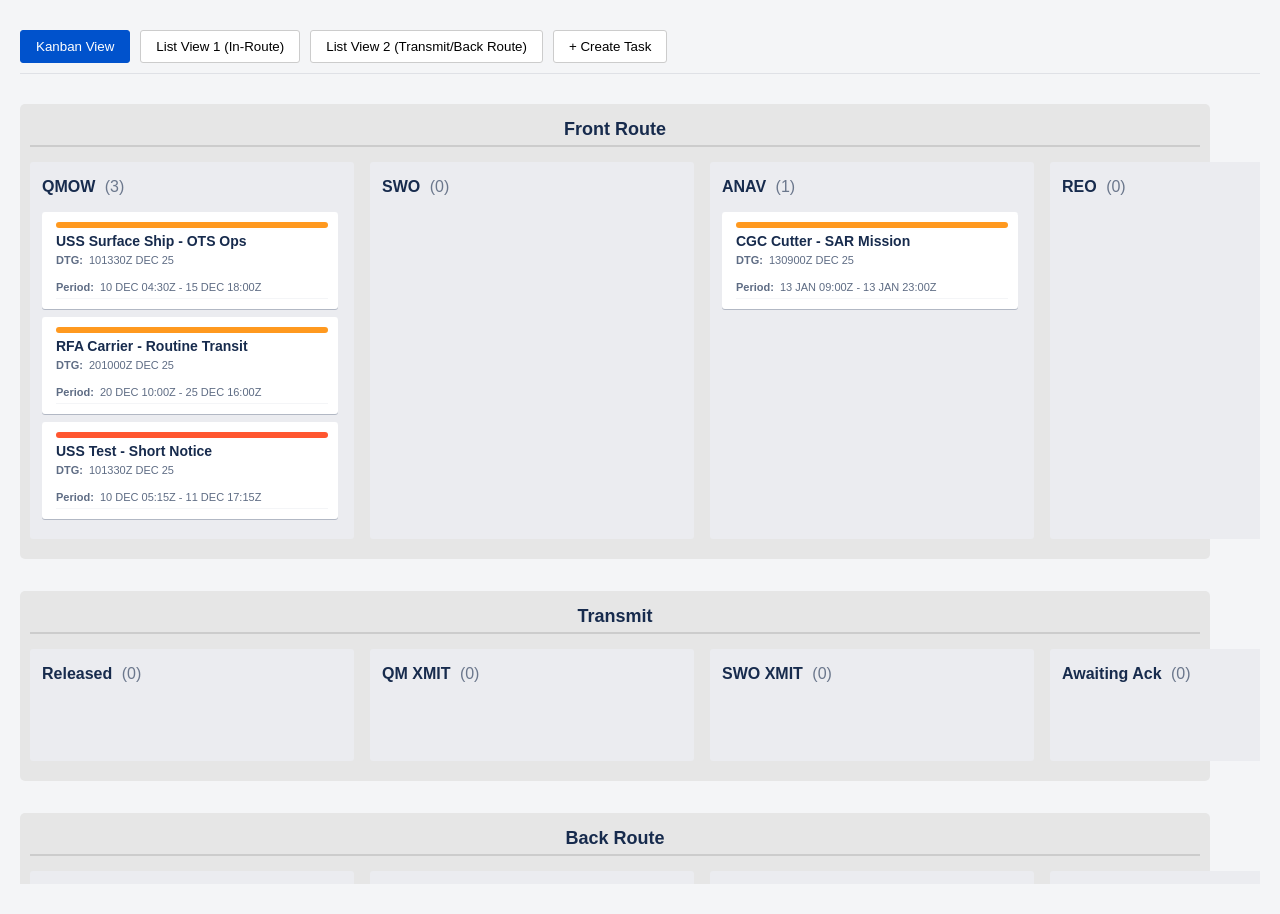
==== commit a1042372: "v 0.4.0 Updated card face info and adjusted Front Route flow routing logic." ====
--- a/index.html
+++ b/index.html
@@ -25,8 +25,13 @@
 
                 <div class="task-meta task-op-details">
                     <div class="meta-item dtg-info">
-                        <label>ID:</label>
-                        <span class="dtg-value task-id-text"></span>
+                        <label>DTG:</label>
+                        <span class="dtg-value task-dtg-text"></span>
+                    </div>
+
+                    <div class="meta-item op-period-info">
+                        <label>Period:</label>
+                        <span class="dtg-value task-op-period-text"></span>
                     </div>
                 </div>
             </div>
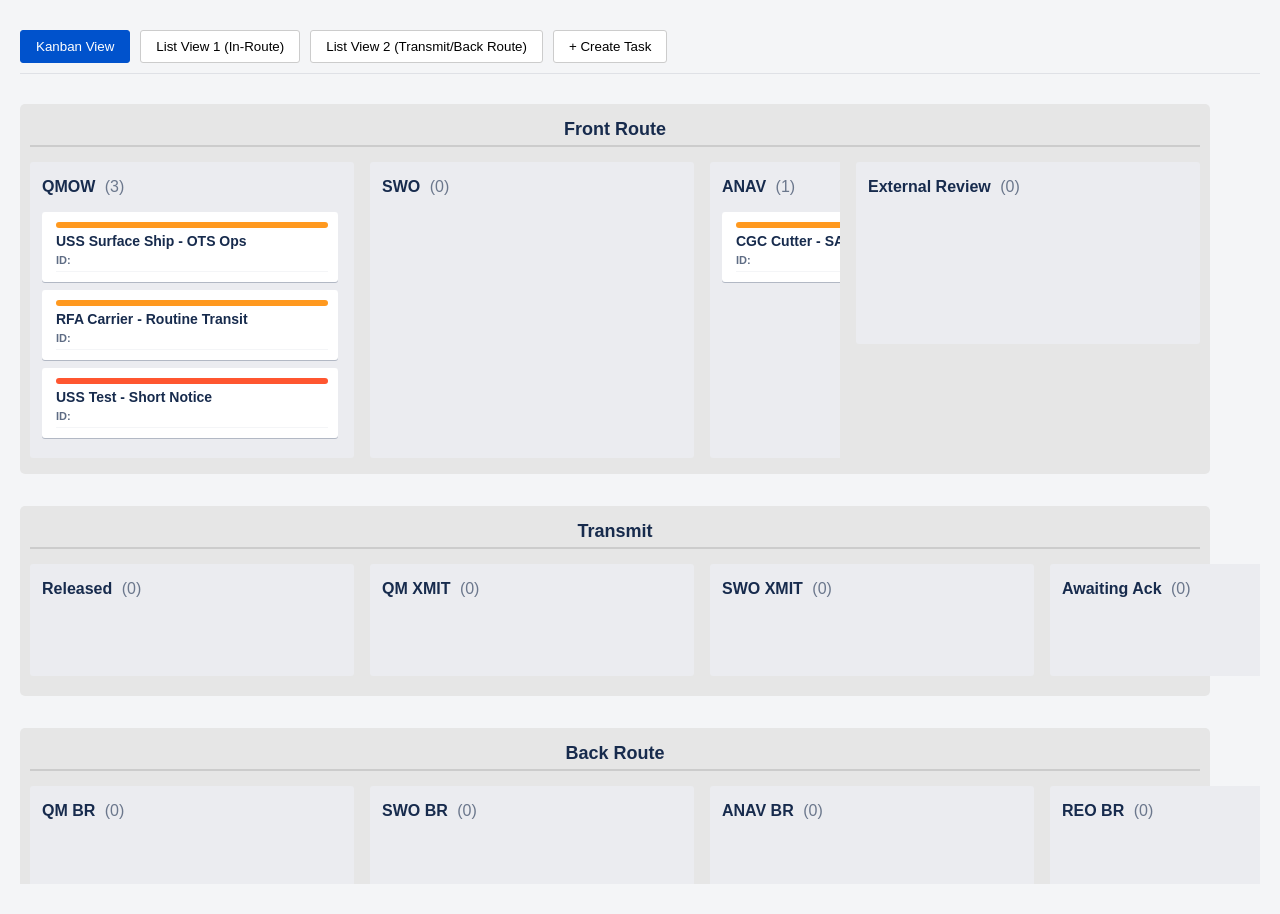
==== commit 8940226f: "External Review Update This commit adds external review column to the front route section to allow p" ====
--- a/index.html
+++ b/index.html
@@ -25,13 +25,8 @@
 
                 <div class="task-meta task-op-details">
                     <div class="meta-item dtg-info">
-                        <label>DTG:</label>
-                        <span class="dtg-value task-dtg-text"></span>
-                    </div>
-
-                    <div class="meta-item op-period-info">
-                        <label>Period:</label>
-                        <span class="dtg-value task-op-period-text"></span>
+                        <label>ID:</label>
+                        <span class="dtg-value task-id-text"></span>
                     </div>
                 </div>
             </div>
@@ -88,7 +83,8 @@
                 <!-- Front Route Group -->
                 <div class="workflow-group" data-group="Front-Route">
                     <h2 class="group-header">Front Route</h2>
-                    <div class="group-columns">
+                    <div class="group-row">
+                        <div class="group-columns">
 
                         <div class="kanban-column" id="column-qmow">
                             <h3 class="column-header">QMOW <span class="task-count">(0)</span></h3>
@@ -109,6 +105,14 @@
                             <h3 class="column-header">REO <span class="task-count">(0)</span></h3>
                             <div class="task-list" data-status="reo"></div>
 </div>
+                        </div>
+
+
+                    <!-- External Review Panel (acts like a 5th Front Route column) -->
+                    <div class="kanban-column external-review-panel" id="column-external-review">
+                        <h3 class="column-header">External Review <span class="task-count">(0)</span></h3>
+                        <div class="task-list" data-status="external-review"></div>
+                    </div>
                     </div>
                 </div>
 
@@ -257,6 +261,7 @@
                             <option value="qmow">QMOW</option>
                             <option value="swo">SWO</option>
                             <option value="anav">ANAV</option>
+                            <option value="external-review">External Review</option>
                             <option value="reo">REO</option>
                             <option value="released">Released</option>
                             <option value="qm-xmit">QM XMIT</option>
@@ -305,7 +310,24 @@
                         <p><strong>Priority:</strong> <span id="modal-priority"></span></p>
                     </div>
 
-                    <div class="attachments-section">
+                    
+                    <div class="metadata-section" id="modal-external-review-section">
+                        <div class="metadata-header">
+                            <h3>External Review</h3>
+                        </div>
+
+                        <p><label><input type="checkbox" id="er-required-n34"> N34 Review Required</label></p>
+                        <p><label><input type="checkbox" id="er-required-n57"> N5/7 Review Required</label></p>
+
+                        <hr>
+
+                        <p><label><input type="checkbox" id="er-complete-n34"> N34 Complete</label></p>
+                        <p><label><input type="checkbox" id="er-complete-n57"> N5/7 Complete</label></p>
+
+                        <p id="er-hint" style="margin-top:10px; color:#5e6c84; font-size:12px;"></p>
+                    </div>
+
+<div class="attachments-section">
                         <h3>Attachments</h3>
                         <ul class="attachment-list">
                             <li class="attachment-item editable" data-file-type="txt">
